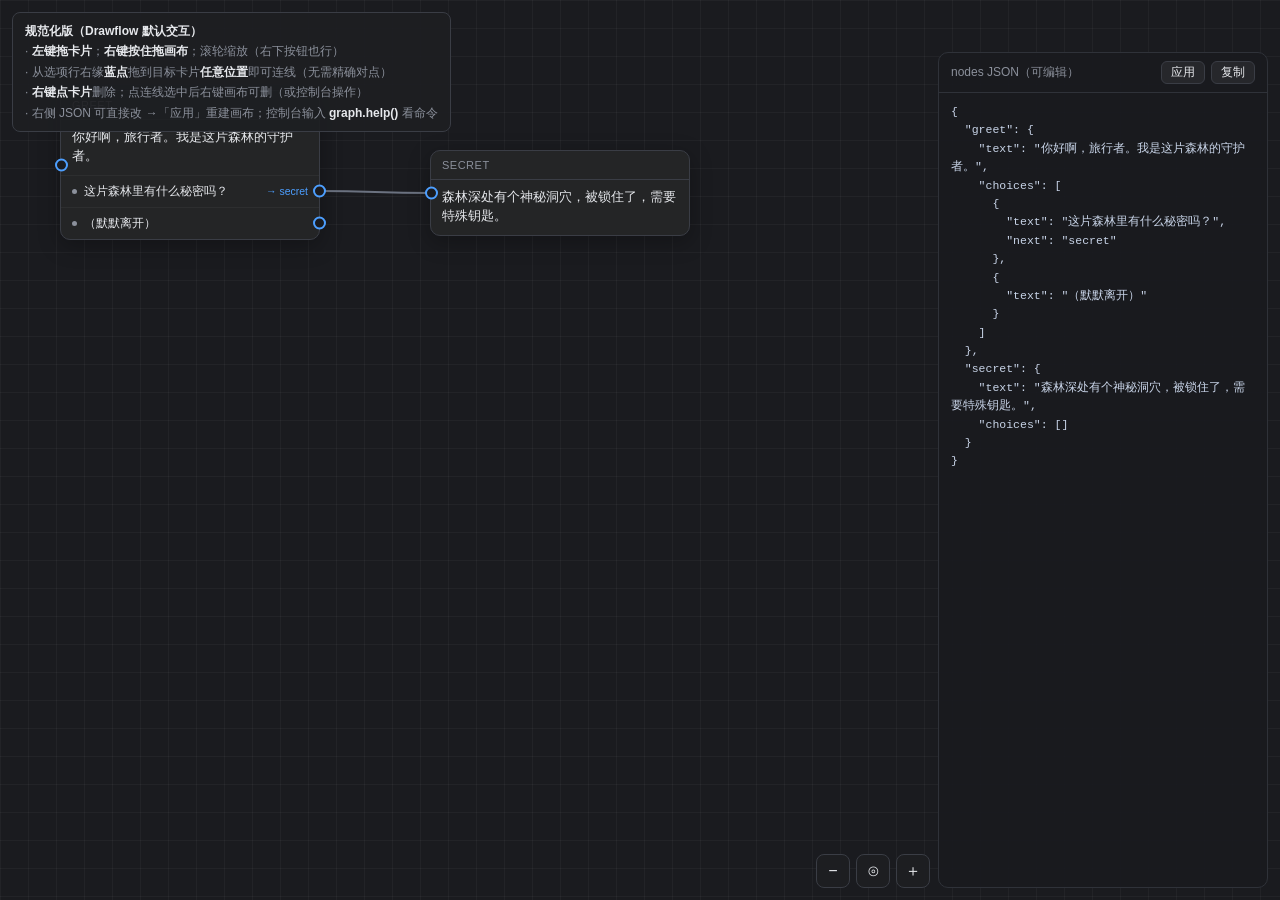
==== static/demo_drawflow.html @ 78f619a1 "drawflow" ====
<!DOCTYPE html>
<html lang="zh-CN">
<head>
<meta charset="UTF-8">
<title>Drawflow 手感 demo · 规范化版</title>
<link rel="stylesheet" href="demo-lib/drawflow.min.css">
<style>
:root {
  --card-bg:rgba(37,38,40,.92); --card-border:#3a3d45; --hl:#4d9fff;
  --text:#e6e8ec; --sub:#8b909b; --edge:#6b7280;
}
* { box-sizing:border-box; margin:0; padding:0; }
html,body { height:100%; overflow:hidden;
  font-family:-apple-system,"Segoe UI","Microsoft YaHei",sans-serif; background:#141518; color:var(--text); }

#hint {
  position:fixed; top:12px; left:12px; z-index:40;
  background:rgba(30,31,34,.92); border:1px solid #3a3d45; border-radius:8px;
  padding:8px 12px; font-size:12px; color:var(--sub); line-height:1.7;
}
#hint b { color:var(--text); }

#df {
  position:fixed; inset:0;
  background:
    linear-gradient(rgba(255,255,255,.035) 1px, transparent 1px),
    linear-gradient(90deg, rgba(255,255,255,.035) 1px, transparent 1px),
    #1a1b1f;
  background-size:28px 28px;
}
#df:focus { outline:none; }

/* ===== 卡片规范化：严格保持 Drawflow 标准 DOM
   node > [.inputs] [.drawflow_content_node] [.outputs]
   output 圆点绝不移动出库结构（库靠 parentElement.parentElement.id 找节点），
   对齐选项行用 CSS 变量：--y1/--y2 由 JS 按行高写入。 ===== */
.drawflow .drawflow-node {
  width:260px; min-height:0; padding:0;
  display:flex; align-items:stretch;
  background:var(--card-bg);
  border:1.5px solid var(--card-border);
  border-radius:10px;
  color:var(--text);
  box-shadow:0 6px 22px rgba(0,0,0,.28);
  backdrop-filter:blur(10px); -webkit-backdrop-filter:blur(10px);
}
.drawflow .drawflow-node.selected { background:var(--card-bg);
  border-color:var(--hl); box-shadow:0 0 0 3px rgba(77,159,255,.16); }

/* 左右端口列宽为 0（圆点压在卡片边缘线上） */
.drawflow .drawflow-node .inputs,
.drawflow .drawflow-node .outputs { width:0; }
.drawflow .drawflow-node .inputs  { display:flex; align-items:center; }
.drawflow .drawflow-node .outputs { display:block; position:relative; }

.drawflow_content_node { width:100%; position:relative; }

.n-head {
  font-size:11px; color:var(--sub); letter-spacing:.5px; text-transform:uppercase;
  padding:8px 11px; border-bottom:1px solid var(--card-border);
}
.n-text { padding:8px 11px; font-size:12.5px; line-height:1.55; }
.n-choice {
  display:flex; gap:7px; align-items:center;
  padding:7px 11px; font-size:12px; border-top:1px solid rgba(255,255,255,.04);
}
.n-choice::before { content:""; width:5px; height:5px; border-radius:50%;
  background:var(--sub); flex:none; }
.n-choice .t { flex:1; white-space:nowrap; overflow:hidden; text-overflow:ellipsis; }
.n-choice .n { font-size:10.5px; color:var(--hl); }

/* 端口圆点：13px 压在卡片边缘线上。input 垂直居中；
   output 用节点上的 --yN 变量定位到第 N 条选项行中心（JS 写入） */
.drawflow .drawflow-node .input,
.drawflow .drawflow-node .output {
  position:absolute; width:13px; height:13px;
  background:#1a1b1f; border:2px solid var(--hl); border-radius:50%;
  cursor:crosshair; z-index:3; margin:0;
}
.drawflow .drawflow-node .input {
  left:-6.5px; top:50%; transform:translateY(-50%);
}
.drawflow .drawflow-node .output {
  right:-6.5px; transform:translateY(-50%);
  top:var(--y, 50%);
}
.drawflow .drawflow-node .output_1 { top:var(--y1, 50%); }
.drawflow .drawflow-node .output_2 { top:var(--y2, 50%); }
.drawflow .drawflow-node .output_3 { top:var(--y3, 50%); }
.drawflow .drawflow-node .output_4 { top:var(--y4, 50%); }
.drawflow .drawflow-node .output_5 { top:var(--y5, 50%); }
.drawflow .drawflow-node .output_6 { top:var(--y6, 50%); }
.drawflow .drawflow-node .output_7 { top:var(--y7, 50%); }
.drawflow .drawflow-node .output_8 { top:var(--y8, 50%); }

/* 连线 */
.drawflow .connection .main-path { stroke:var(--edge); stroke-width:2px; }
.drawflow .connection .main-path:hover { stroke:var(--hl); }
.drawflow .connection .main-path.selected { stroke:#4ade80; }
.drawflow-delete { background:#f87171; border:2px solid #1a1b1f; width:26px; height:26px;
  line-height:22px; border-radius:50%; }

#zoombar { position:fixed; right:350px; bottom:12px; z-index:40; display:flex; gap:6px; }
#zoombar button { width:34px; height:34px; border-radius:8px; border:1px solid #3a3d45;
  background:rgba(30,31,34,.92); color:var(--text); font-size:16px; cursor:pointer; }
#zoombar button:hover { border-color:var(--hl); }

/* JSON 面板：可编辑 + 复制/应用 */
#codepanel {
  position:fixed; top:52px; right:12px; width:330px; bottom:12px; z-index:30;
  background:rgba(26,27,31,.96); border:1px solid #2f3239; border-radius:10px;
  display:flex; flex-direction:column; overflow:hidden;
}
#codepanel .h { padding:8px 12px; font-size:12px; color:var(--sub);
  border-bottom:1px solid #2f3239; display:flex; align-items:center; gap:6px; }
#codepanel .h .sp { flex:1; }
#codepanel .h button { border:1px solid #3a3d45; background:#26272b; color:var(--text);
  border-radius:6px; padding:3px 9px; font-size:11.5px; cursor:pointer; font-family:inherit; }
#codepanel .h button:hover { border-color:var(--hl); }
#codepanel textarea {
  flex:1; width:100%; border:0; resize:none; background:transparent;
  color:#c8d4e8; padding:10px 12px; font-size:11.5px; line-height:1.6;
  font-family:Consolas,"Courier New",monospace; outline:none;
}
</style>
</head>
<body>

<div id="hint">
  <b>规范化版（Drawflow 默认交互）</b><br>
  · <b>左键拖卡片</b>；<b>右键按住拖画布</b>；滚轮缩放（右下按钮也行）<br>
  · 从选项行右缘<b>蓝点</b>拖到目标卡片<b>任意位置</b>即可连线（无需精确对点）<br>
  · <b>右键点卡片</b>删除；点连线选中后右键画布可删（或控制台操作）<br>
  · 右侧 JSON 可直接改 →「应用」重建画布；控制台输入 <b>graph.help()</b> 看命令
</div>

<div id="df"></div>

<div id="zoombar">
  <button id="zout" title="缩小">−</button>
  <button id="zreset" title="复位">⊙</button>
  <button id="zin" title="放大">＋</button>
</div>

<div id="codepanel">
  <div class="h"><span>nodes JSON（可编辑）</span><span class="sp"></span>
    <button id="btn-apply">应用</button><button id="btn-copy">复制</button>
  </div>
  <textarea id="code" spellcheck="false"></textarea>
</div>

<script src="demo-lib/drawflow.min.js"></script>
<script>
/* ========= 我们自己的对话数据（M5 结构） ========= */
const INITIAL = {
  greet: {
    x: 60, y: 90,
    text: "你好啊，旅行者。我是这片森林的守护者。",
    choices: [
      { text: "这片森林里有什么秘密吗？", next: "secret" },
      { text: "（默默离开）" },
    ]
  },
  secret: {
    x: 430, y: 150,
    text: "森林深处有个神秘洞穴，被锁住了，需要特殊钥匙。",
    choices: []
  }
};
let DATA = structuredClone(INITIAL);

const $ = id => document.getElementById(id);
const esc = s => (s||"").replace(/[&<>]/g,c=>({"&":"&amp;","<":"&lt;",">":"&gt;"}[c]));

const editor = new Drawflow($("df"));
editor.start();
editor.force_first_input = true;   // 拖到卡片任意位置即接入其第一个（唯一）入口
editor.zoom_max = 1.6; editor.zoom_min = 0.4;

const idMap = {};   // drawflow 数字 id -> 我们的节点 id

/* ===== 模型 → 画布：DATA 重建整张图 ===== */
function renderGraph(data) {
  editor.clear();
  Object.keys(idMap).forEach(k => delete idMap[k]);

  for (const [id, n] of Object.entries(data)) {
    const html =
      `<div class="n-head">${id}</div><div class="n-text">${esc(n.text)}</div>` +
      n.choices.map((c, i) =>
        `<div class="n-choice" data-idx="${i}">` +
        `<span class="t">${esc(c.text || "（未填文字）")}</span>` +
        (c.next ? `<span class="n">→ ${c.next}</span>` : ``) + `</div>`).join("");
    const dfId = editor.addNode(id, 1, n.choices.length, n.x ?? 80, n.y ?? 80,
                                 "npc-node", {}, html);
    idMap[dfId] = id;
    placePorts(dfId, n.choices);
  }
  // 连线（output_N 对应第 N-1 个选项）
  for (const [id, n] of Object.entries(data)) {
    const dfFrom = dfIdOf(id);
    n.choices.forEach((c, i) => {
      if (c.next && data[c.next]) {
        editor.addConnection(dfFrom, dfIdOf(c.next), `output_${i+1}`, "input_1");
      }
    });
  }
}
function dfIdOf(id) { return +Object.keys(idMap).find(k => idMap[k] === id); }

/* 端口对齐：圆点留在库标准 DOM 里（node>outputs>output_N，库靠此结构找节点），
   只测量第 i 条选项行中心，把纵坐标写进节点的 --y(i+1) CSS 变量，由 CSS 定位圆点。 */
function placePorts(dfId, choices) {
  const nodeEl = editor.precanvas.querySelector(`#node-${dfId}`);
  if (!nodeEl) return;
  const rows = [...nodeEl.querySelectorAll(".n-choice")];
  rows.forEach((row, i) => {
    const cy = row.offsetTop + row.offsetHeight / 2;
    nodeEl.style.setProperty(`--y${i+1}`, cy + "px");
  });
}

/* ===== 画布 → 模型：拉线/删线时同步 next。
   注意：此版本 Drawflow 的 on 回调直接收到 detail 对象（不是 DOM 事件）。 ===== */
function choiceIdx(cls) { return parseInt(String(cls).replace("output_",""),10)-1; }
editor.on("connectionCreated", d => {
  const from = idMap[d.output_id], to = idMap[d.input_id];
  const i = choiceIdx(d.output_class);
  if (from && to && DATA[from]?.choices[i]) {
    DATA[from].choices[i].next = to;
    renderCode();
  }
});
editor.on("connectionRemoved", d => {
  const from = idMap[d.output_id], i = choiceIdx(d.output_class);
  if (from && DATA[from]?.choices[i]) { delete DATA[from].choices[i].next; renderCode(); }
});

/* 节点删除（右键菜单删库自带节点；同步模型后重建保持一致）。回调参数直接是节点数字 id */
editor.on("nodeRemoved", dfId => {
  const id = idMap[dfId];
  if (!id) return;
  delete DATA[id];
  Object.values(DATA).forEach(n => n.choices.forEach(c => { if (c.next === id) delete c.next; }));
  renderGraph(DATA);
});

/* ===== JSON 面板 ===== */
function publicData() {
  const out = {};
  for (const [id, n] of Object.entries(DATA)) {
    out[id] = { text:n.text, choices:n.choices.map(c => {
      const o = { text:c.text }; if (c.next) o.next=c.next; return o;
    })};
  }
  return out;
}
function renderCode() { $("code").value = JSON.stringify(publicData(), null, 2); }

$("btn-copy").onclick = async () => {
  try { await navigator.clipboard.writeText($("code").value); $("btn-copy").textContent="已复制";
        setTimeout(()=>$("btn-copy").textContent="复制", 1200); }
  catch(_) { $("code").select(); }
};
$("btn-apply").onclick = () => {
  try {
    const obj = JSON.parse($("code").value);
    // 补坐标（编辑 JSON 时不带 x/y），新节点自动阶梯摆放
    let k = 0;
    for (const [id, n] of Object.entries(obj)) {
      if (n.x == null) { n.x = 60 + (k%3)*340; n.y = 90 + Math.floor(k/3)*220; }
      if (!Array.isArray(n.choices)) n.choices = [];
      k++;
    }
    DATA = obj;
    renderGraph(DATA);
    flash("应用成功");
  } catch (err) { alert("JSON 解析失败：" + err.message); }
};
function flash(msg) {
  const b = $("btn-apply"); const old = b.textContent; b.textContent = msg;
  setTimeout(()=>b.textContent=old, 1000);
}

/* 缩放（库官方 API） */
$("zin").onclick = () => editor.zoom_in();
$("zout").onclick = () => editor.zoom_out();
$("zreset").onclick = () => editor.zoom_reset();

/* ===== 控制台 API：不用截图即可用代码驱动画布 ===== */
window.graph = {
  help() {
    console.log([
      "graph.export()            查看当前 nodes JSON",
      "graph.addNode('id', x, y, '台词')  新增卡片",
      "graph.addChoice('greet', '选项文字', 'secret')  给卡片加选项并连线",
      "graph.connect('greet', 1, 'secret')  第1个选项(0起)连到目标",
      "graph.disconnect('greet', 1)        删除某选项的连线",
      "graph.load({...})        用 JSON 整体替换并重建",
      "graph.nodes()            查看 drawflow 原始序列化（含坐标）",
    ].join("\n"));
  },
  export: () => publicData(),
  nodes: () => editor.export(),
  addNode(id, x=80, y=80, text="新节点") {
    if (DATA[id]) return console.warn("已存在节点：" + id);
    DATA[id] = { x, y, text, choices: [] };
    renderGraph(DATA);
  },
  addChoice(fromId, text, nextId) {
    const c = { text }; if (nextId) c.next = nextId;
    DATA[fromId].choices.push(c);
    renderGraph(DATA);
  },
  connect(fromId, choiceIdx, toId) {
    if (!DATA[fromId].choices[choiceIdx]) DATA[fromId].choices[choiceIdx] = { text:"" };
    DATA[fromId].choices[choiceIdx].next = toId;
    renderGraph(DATA);
  },
  disconnect(fromId, choiceIdx) {
    delete DATA[fromId].choices[choiceIdx]?.next;
    renderGraph(DATA);
  },
  load(obj) { DATA = obj; renderGraph(DATA); renderCode(); },
};

renderGraph(DATA);
renderCode();
</script>
</body>
</html>
---- static/demo-lib/drawflow.min.css ----
.drawflow,.drawflow .parent-node{position:relative}.parent-drawflow{display:flex;overflow:hidden;touch-action:none;outline:0}.drawflow{width:100%;height:100%;user-select:none;perspective:0}.drawflow .drawflow-node{display:flex;align-items:center;position:absolute;background:#0ff;width:160px;min-height:40px;border-radius:4px;border:2px solid #000;color:#000;z-index:2;padding:15px}.drawflow .drawflow-node.selected{background:red}.drawflow .drawflow-node:hover{cursor:move}.drawflow .drawflow-node .inputs,.drawflow .drawflow-node .outputs{width:0}.drawflow .drawflow-node .drawflow_content_node{width:100%;display:block}.drawflow .drawflow-node .input,.drawflow .drawflow-node .output{position:relative;width:20px;height:20px;background:#fff;border-radius:50%;border:2px solid #000;cursor:crosshair;z-index:1;margin-bottom:5px}.drawflow .drawflow-node .input{left:-27px;top:2px;background:#ff0}.drawflow .drawflow-node .output{right:-3px;top:2px}.drawflow svg{z-index:0;position:absolute;overflow:visible!important}.drawflow .connection{position:absolute;pointer-events:none;aspect-ratio:1/1}.drawflow .connection .main-path{fill:none;stroke-width:5px;stroke:#4682b4;pointer-events:all}.drawflow .connection .main-path:hover{stroke:#1266ab;cursor:pointer}.drawflow .connection .main-path.selected{stroke:#43b993}.drawflow .connection .point{cursor:move;stroke:#000;stroke-width:2;fill:#fff;pointer-events:all}.drawflow .connection .point.selected,.drawflow .connection .point:hover{fill:#1266ab}.drawflow .main-path{fill:none;stroke-width:5px;stroke:#4682b4}.drawflow-delete{position:absolute;display:block;width:30px;height:30px;background:#000;color:#fff;z-index:4;border:2px solid #fff;line-height:30px;font-weight:700;text-align:center;border-radius:50%;font-family:monospace;cursor:pointer}.drawflow>.drawflow-delete{margin-left:-15px;margin-top:15px}.parent-node .drawflow-delete{right:-15px;top:-15px}
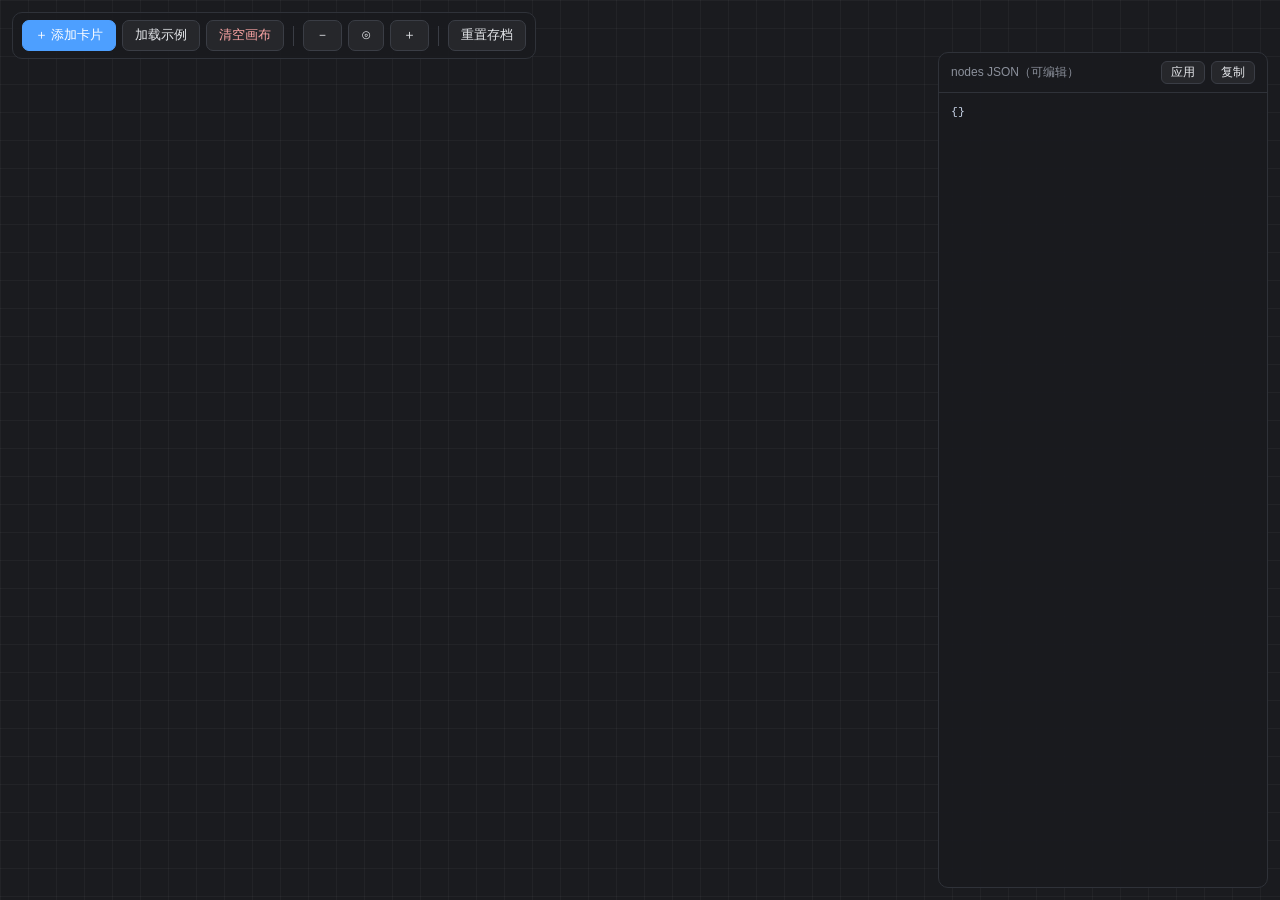
==== commit d314352f: "drawflow fix" ====
--- a/static/demo_drawflow.html
+++ b/static/demo_drawflow.html
@@ -29,6 +29,7 @@
   background-size:28px 28px;
 }
 #df:focus { outline:none; }
+#df.grabbing, #df.grabbing * { cursor:grabbing !important; }
 
 /* ===== 卡片规范化：严格保持 Drawflow 标准 DOM
    node > [.inputs] [.drawflow_content_node] [.outputs]
@@ -100,10 +101,16 @@
 .drawflow-delete { background:#f87171; border:2px solid #1a1b1f; width:26px; height:26px;
   line-height:22px; border-radius:50%; }
 
-#zoombar { position:fixed; right:350px; bottom:12px; z-index:40; display:flex; gap:6px; }
-#zoombar button { width:34px; height:34px; border-radius:8px; border:1px solid #3a3d45;
-  background:rgba(30,31,34,.92); color:var(--text); font-size:16px; cursor:pointer; }
-#zoombar button:hover { border-color:var(--hl); }
+#toolbar {
+  position:fixed; top:12px; left:12px; z-index:40; display:flex; align-items:center; gap:6px;
+  background:rgba(26,27,31,.92); border:1px solid #2f3239; border-radius:10px; padding:7px 9px;
+}
+.tb { border:1px solid #3a3d45; background:#26272b; color:var(--text);
+  border-radius:7px; padding:6px 12px; font-size:12.5px; cursor:pointer; font-family:inherit; }
+.tb:hover { border-color:var(--hl); }
+.tb.primary { background:var(--hl); border-color:var(--hl); color:#fff; }
+.tb.danger { color:#fca5a5; }
+.tb-sep { width:1px; height:20px; background:#3a3d45; margin:0 3px; }
 
 /* JSON 面板：可编辑 + 复制/应用 */
 #codepanel {
@@ -122,24 +129,34 @@
   color:#c8d4e8; padding:10px 12px; font-size:11.5px; line-height:1.6;
   font-family:Consolas,"Courier New",monospace; outline:none;
 }
+
+/* 框选矩形（屏幕坐标 fixed） */
+#marquee {
+  position:fixed; z-index:20; display:none; pointer-events:none;
+  border:1.5px solid var(--hl); background:rgba(77,159,255,.10);
+  border-radius:2px;
+}
+/* 多选高亮（与库单选 .selected 并存的独立标记） */
+.drawflow-node.multi-sel {
+  border-color:#7dd3fc; box-shadow:0 0 0 3px rgba(125,211,252,.25);
+}
 </style>
 </head>
 <body>
 
-<div id="hint">
-  <b>规范化版（Drawflow 默认交互）</b><br>
-  · <b>左键拖卡片</b>；<b>右键按住拖画布</b>；滚轮缩放（右下按钮也行）<br>
-  · 从选项行右缘<b>蓝点</b>拖到目标卡片<b>任意位置</b>即可连线（无需精确对点）<br>
-  · <b>右键点卡片</b>删除；点连线选中后右键画布可删（或控制台操作）<br>
-  · 右侧 JSON 可直接改 →「应用」重建画布；控制台输入 <b>graph.help()</b> 看命令
-</div>
-
 <div id="df"></div>
-
-<div id="zoombar">
-  <button id="zout" title="缩小">−</button>
-  <button id="zreset" title="复位">⊙</button>
-  <button id="zin" title="放大">＋</button>
+<div id="marquee"></div>
+
+<div id="toolbar">
+  <button id="btn-add" class="tb primary" title="在画布左上添加一张卡片">＋ 添加卡片</button>
+  <button id="btn-sample" class="tb" title="脚本一键铺出示例内容（快速进入工作）">加载示例</button>
+  <button id="btn-clear" class="tb danger" title="清空所有卡片和连线">清空画布</button>
+  <span class="tb-sep"></span>
+  <button id="zout" class="tb" title="缩小">－</button>
+  <button id="zreset" class="tb" title="视图复位">⊙</button>
+  <button id="zin" class="tb" title="放大">＋</button>
+  <span class="tb-sep"></span>
+  <button id="zreset-content" class="tb" title="清除本地保存并回到空白">重置存档</button>
 </div>
 
 <div id="codepanel">
@@ -151,8 +168,8 @@
 
 <script src="demo-lib/drawflow.min.js"></script>
 <script>
-/* ========= 我们自己的对话数据（M5 结构） ========= */
-const INITIAL = {
+/* ========= 示例数据：仅供"加载示例"按钮/脚本一键铺底，初始画布是空的 ========= */
+const SAMPLE = {
   greet: {
     x: 60, y: 90,
     text: "你好啊，旅行者。我是这片森林的守护者。",
@@ -165,9 +182,14 @@
     x: 430, y: 150,
     text: "森林深处有个神秘洞穴，被锁住了，需要特殊钥匙。",
     choices: []
-  }
-};
-let DATA = structuredClone(INITIAL);
+  },
+  shop: {
+    x: 60, y: 420,
+    text: "治疗药水一瓶一个金币，明码标价。",
+    choices: []
+  }
+};
+let DATA = {};   // 初始空白
 
 const $ = id => document.getElementById(id);
 const esc = s => (s||"").replace(/[&<>]/g,c=>({"&":"&amp;","<":"&lt;",">":"&gt;"}[c]));
@@ -205,6 +227,7 @@
       }
     });
   }
+  renderCode();
 }
 function dfIdOf(id) { return +Object.keys(idMap).find(k => idMap[k] === id); }
 
@@ -228,12 +251,12 @@
   const i = choiceIdx(d.output_class);
   if (from && to && DATA[from]?.choices[i]) {
     DATA[from].choices[i].next = to;
-    renderCode();
+    renderCode(); persist();
   }
 });
 editor.on("connectionRemoved", d => {
   const from = idMap[d.output_id], i = choiceIdx(d.output_class);
-  if (from && DATA[from]?.choices[i]) { delete DATA[from].choices[i].next; renderCode(); }
+  if (from && DATA[from]?.choices[i]) { delete DATA[from].choices[i].next; renderCode(); persist(); }
 });
 
 /* 节点删除（右键菜单删库自带节点；同步模型后重建保持一致）。回调参数直接是节点数字 id */
@@ -242,8 +265,11 @@
   if (!id) return;
   delete DATA[id];
   Object.values(DATA).forEach(n => n.choices.forEach(c => { if (c.next === id) delete c.next; }));
-  renderGraph(DATA);
+  renderGraph(DATA); persist();
 });
+/* 拖动结束 / 视图平移结束：保存坐标与画布位置 */
+editor.on("nodeMoved", persist);
+editor.on("mouseUp", persist);
 
 /* ===== JSON 面板 ===== */
 function publicData() {
@@ -274,6 +300,7 @@
     }
     DATA = obj;
     renderGraph(DATA);
+    persist();
     flash("应用成功");
   } catch (err) { alert("JSON 解析失败：" + err.message); }
 };
@@ -282,10 +309,133 @@
   setTimeout(()=>b.textContent=old, 1000);
 }
 
-/* 缩放（库官方 API） */
-$("zin").onclick = () => editor.zoom_in();
-$("zout").onclick = () => editor.zoom_out();
-$("zreset").onclick = () => editor.zoom_reset();
+/* ===== 左键空白拖框多选 =====
+   矩形与卡片都用屏幕坐标比较，天然不受缩放影响；卡片命中=矩形相交。
+   这一步只做"选中+高亮"，批量拖动下一步。 */
+const marquee = $("marquee");
+let multiSel = new Set();   // 选中的 drawflow 数字 id
+let dragBox = null;        // {x0,y0} 框选屏幕起点
+let group = null;          // 整组拖动：{members:Map(id,{x,y}), lastX,lastY}
+
+function isBlank(t) {
+  return t.classList && (t.classList.contains("drawflow") ||
+                         t.classList.contains("parent-drawflow"));
+}
+/* 活动数据路径（此版本 Drawflow）：editor.drawflow.drawflow.Home.data。
+   注意 editor.export() 是 JSON 深拷贝，只能读不能写，拖动必须改活动对象。 */
+const liveData = () => editor.drawflow.drawflow.Home.data;
+function nodePos(id) {
+  const d = liveData()[id];
+  return { x: d.pos_x, y: d.pos_y };
+}
+
+/* 显式清除库的单选/连线选中（空白点击时我们拦了库的 mousedown，需自己做它本该做的事） */
+function clearLibrarySelection() {
+  editor.precanvas.querySelectorAll(".drawflow-node.selected")
+    .forEach(el => el.classList.remove("selected"));
+  editor.node_selected = null;
+  const cs = editor.connection_selected;
+  if (cs) {
+    cs.classList.remove("selected");
+    try { editor.removeReouteConnectionSelected(); } catch (_) {}
+    editor.connection_selected = null;
+  }
+}
+
+/* 统一用 mouse 事件链（与拦截的 mousedown 同一条链，避免 pointer/mouse 混用导致抬起丢失）。
+   document 捕获：
+   - 空白左键：库收不到 → 自己做框选/点击清除选中
+   - 多选内的卡片左键：库收不到 → 整组由我们直接移动（不依赖库的领头卡时序）
+   - 其余（单选卡片/端口/连线/右键/中键）：全部放行给库 */
+document.addEventListener("mousedown", e => {
+  if (e.button !== 0) return;
+  if (isBlank(e.target)) {
+    e.stopPropagation();
+    dragBox = { x0: e.clientX, y0: e.clientY };
+    marquee.style.display = "block";
+    Object.assign(marquee.style, { left:e.clientX+"px", top:e.clientY+"px",
+                                   width:"0px", height:"0px" });
+    return;
+  }
+  const nodeEl = e.target.closest?.(".drawflow-node");
+  if (nodeEl && multiSel.has(+nodeEl.id.slice(5))) {
+    // 整组拖动：拦截库，自己按屏幕位移移动所有选中卡（坐标=屏幕位移/zoom）。
+    // 增量式：保存每张卡【当前】位置 + 上一帧鼠标点，每帧只加本帧位移。
+    e.stopPropagation();
+    const members = new Map();
+    multiSel.forEach(id => members.set(id, nodePos(id)));
+    group = { members, lastX: e.clientX, lastY: e.clientY };
+    $("df").classList.add("grabbing");
+  }
+}, true);
+
+window.addEventListener("mousemove", e => {
+  if (group) {
+    const zoom = editor.zoom;
+    // 屏幕上鼠标向右/向下为正 → 画布坐标也应增加
+    const stepX = (e.clientX - group.lastX) / zoom;
+    const stepY = (e.clientY - group.lastY) / zoom;
+    group.lastX = e.clientX; group.lastY = e.clientY;
+    group.members.forEach((p, id) => {
+      const d = liveData()[id];
+      d.pos_x = p.x + stepX; d.pos_y = p.y + stepY;
+      p.x = d.pos_x; p.y = d.pos_y;       // 基准推进到本帧，下一帧在此基础上累加
+      const el = editor.precanvas.querySelector(`#node-${id}`);
+      if (el) { el.style.left = d.pos_x + "px"; el.style.top = d.pos_y + "px"; }
+      editor.updateConnectionNodes(id);
+    });
+    return;
+  }
+  if (!dragBox) return;
+  const x = Math.min(e.clientX, dragBox.x0), y = Math.min(e.clientY, dragBox.y0);
+  Object.assign(marquee.style,
+    { left:x+"px", top:y+"px",
+      width:Math.abs(e.clientX - dragBox.x0)+"px",
+      height:Math.abs(e.clientY - dragBox.y0)+"px" });
+});
+
+function endPointer(e) {
+  // 整组拖动收尾
+  if (group) {
+    group = null;
+    $("df").classList.remove("grabbing");
+    persist();
+    return;
+  }
+  if (!dragBox) return;
+  const x1 = Math.min(e.clientX, dragBox.x0), y1 = Math.min(e.clientY, dragBox.y0);
+  const x2 = Math.max(e.clientX, dragBox.x0), y2 = Math.max(e.clientY, dragBox.y0);
+  dragBox = null;
+  marquee.style.display = "none";
+
+  if (Math.max(x2 - x1, y2 - y1) < 3) {
+    // 空白【单击】：清除库单选 + 多选（替代库被拦掉的默认行为）
+    clearLibrarySelection();
+    clearMulti();
+    return;
+  }
+  // 框选：与卡片屏幕矩形相交即命中（切换式：按住 Ctrl 追加，普通拖框重新选）
+  const additive = e.ctrlKey || e.metaKey;
+  if (!additive) clearMulti();
+  editor.precanvas.querySelectorAll(".drawflow-node").forEach(el => {
+    const r = el.getBoundingClientRect();
+    const hit = r.left < x2 && r.right > x1 && r.top < y2 && r.bottom > y1;
+    const id = +el.id.slice(5);
+    if (hit) { multiSel.add(id); el.classList.add("multi-sel"); }
+    else if (!additive) { multiSel.delete(id); el.classList.remove("multi-sel"); }
+  });
+}
+window.addEventListener("mouseup", endPointer);
+window.addEventListener("blur", () => { dragBox = null; group = null;
+  marquee.style.display = "none"; $("df").classList.remove("grabbing"); });
+
+function clearMulti() {
+  multiSel.clear();
+  editor.precanvas.querySelectorAll(".multi-sel")
+    .forEach(el => el.classList.remove("multi-sel"));
+}
+/* 库选中一张卡：若不在当前多选中，清空多选，避免两套选中并存；在多选中则保留（供整组拖） */
+editor.on("nodeSelected", id => { if (!multiSel.has(+id)) clearMulti(); });
 
 /* ===== 控制台 API：不用截图即可用代码驱动画布 ===== */
 window.graph = {
@@ -298,34 +448,102 @@
       "graph.disconnect('greet', 1)        删除某选项的连线",
       "graph.load({...})        用 JSON 整体替换并重建",
       "graph.nodes()            查看 drawflow 原始序列化（含坐标）",
+      "graph.selection()        查看当前框选的卡片",
     ].join("\n"));
   },
   export: () => publicData(),
+  selection: () => [...multiSel].map(id => idMap[id]),
   nodes: () => editor.export(),
   addNode(id, x=80, y=80, text="新节点") {
     if (DATA[id]) return console.warn("已存在节点：" + id);
     DATA[id] = { x, y, text, choices: [] };
-    renderGraph(DATA);
+    renderGraph(DATA); persist();
   },
   addChoice(fromId, text, nextId) {
     const c = { text }; if (nextId) c.next = nextId;
     DATA[fromId].choices.push(c);
-    renderGraph(DATA);
+    renderGraph(DATA); persist();
   },
   connect(fromId, choiceIdx, toId) {
     if (!DATA[fromId].choices[choiceIdx]) DATA[fromId].choices[choiceIdx] = { text:"" };
     DATA[fromId].choices[choiceIdx].next = toId;
-    renderGraph(DATA);
+    renderGraph(DATA); persist();
   },
   disconnect(fromId, choiceIdx) {
     delete DATA[fromId].choices[choiceIdx]?.next;
-    renderGraph(DATA);
-  },
-  load(obj) { DATA = obj; renderGraph(DATA); renderCode(); },
-};
-
-renderGraph(DATA);
-renderCode();
+    renderGraph(DATA); persist();
+  },
+  load(obj) { DATA = obj; renderGraph(DATA); persist(); },
+};
+
+/* ===== 持久化：刷新/重进恢复上次样子；坐标直接取库 export 的 pos_x/pos_y，零计算 ===== */
+const LS_KEY = "drawflow_demo_v1";
+
+function persist() {
+  // 把库维护的坐标写回模型（结构仍是我们的 nodes，坐标只是附带字段）
+  const exp = editor.export().drawflow.Home.data;
+  for (const [dfId, d] of Object.entries(exp)) {
+    const id = idMap[dfId];
+    if (id && DATA[id]) { DATA[id].x = d.pos_x; DATA[id].y = d.pos_y; }
+  }
+  localStorage.setItem(LS_KEY, JSON.stringify({
+    data: DATA,
+    view: { x: editor.canvas_x, y: editor.canvas_y, zoom: editor.zoom },
+  }));
+}
+function applyView(v) {
+  if (!v) return;
+  editor.canvas_x = v.x; editor.canvas_y = v.y; editor.zoom = v.zoom;
+  editor.precanvas.style.transform =
+    `translate(${v.x}px, ${v.y}px) scale(${v.zoom})`;
+}
+function loadSaved() {
+  try {
+    const saved = JSON.parse(localStorage.getItem(LS_KEY));
+    if (saved?.data) {
+      DATA = saved.data;
+      renderGraph(DATA);
+      applyView(saved.view);
+      return true;
+    }
+  } catch (_) { /* 存档损坏则回退初始 */ }
+  return false;
+}
+function resetContent() {
+  if (!confirm("清除本地保存并回到空白画布？")) return;
+  localStorage.removeItem(LS_KEY);
+  DATA = {};
+  renderGraph(DATA);
+  editor.zoom_reset();
+}
+
+/* 工具栏：添加卡片（在当前视图中央偏移摆放，不手算复杂坐标） */
+let addSeq = 0;
+$("btn-add").onclick = () => {
+  const id = "node_" + (Object.keys(DATA).length + 1);
+  // 放在画布坐标系下、当前视野左上区域，轻微错开避免重叠
+  const x = Math.round(-editor.canvas_x / editor.zoom) + 120 + (addSeq % 5) * 26;
+  const y = Math.round(-editor.canvas_y / editor.zoom) + 120 + (addSeq % 5) * 26;
+  addSeq++;
+  graph.addNode(id, x, y, "新节点");
+};
+$("btn-sample").onclick = () => {
+  DATA = structuredClone(SAMPLE);
+  renderGraph(DATA); persist();
+};
+$("btn-clear").onclick = () => {
+  if (!confirm("清空画布？所有卡片、连线和本地保存都会删除。")) return;
+  DATA = {};
+  renderGraph(DATA); persist();
+};
+$("zin").onclick = () => editor.zoom_in();
+$("zout").onclick = () => editor.zoom_out();
+$("zreset").onclick = () => editor.zoom_reset();
+$("zreset-content").onclick = resetContent;
+
+// 启动：有本地存档恢复上次样子（含坐标/视图），否则保持空白
+if (!loadSaved()) renderGraph(DATA);
+
 </script>
 </body>
 </html>
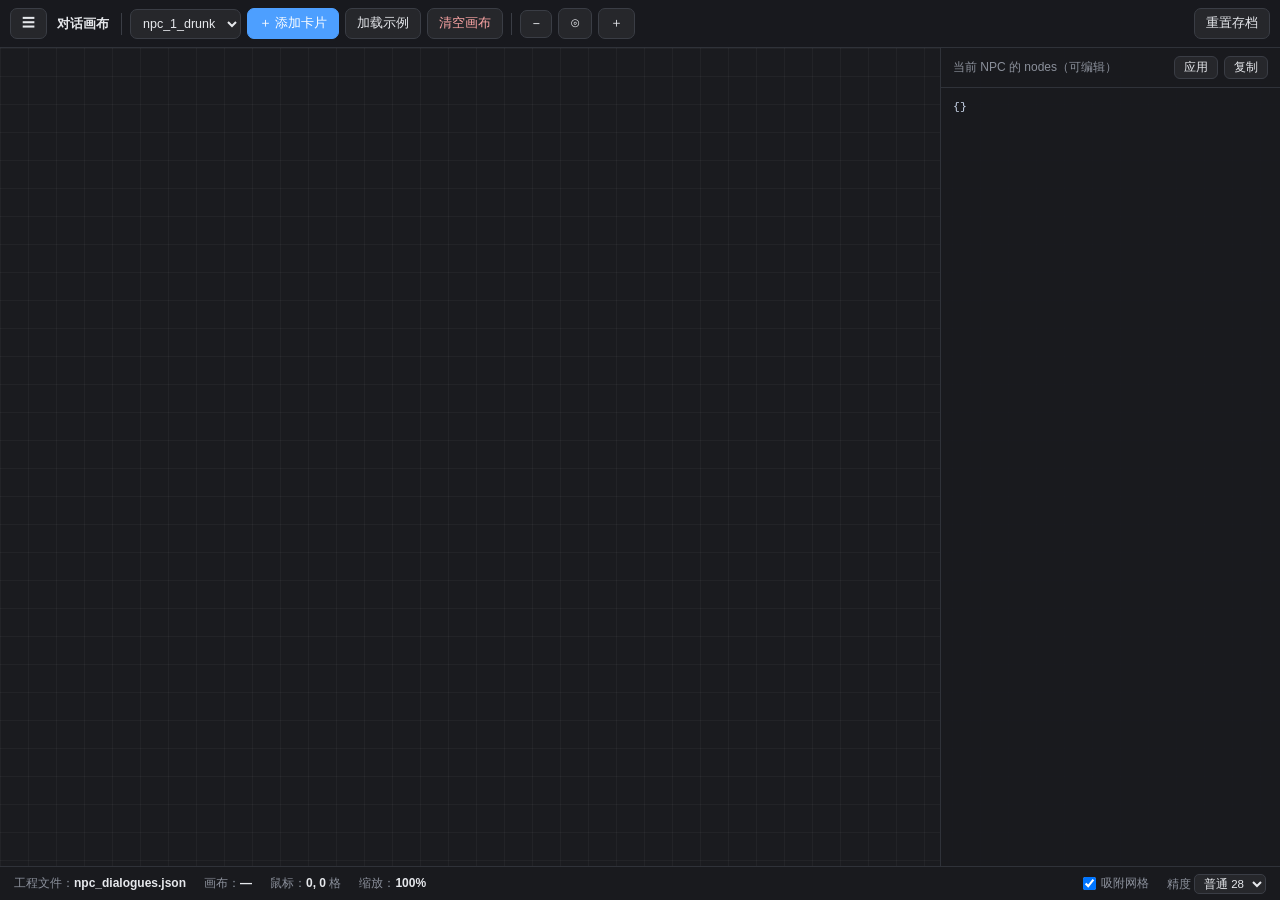
==== commit e59119c6: "editor drawflow" ====
--- a/static/demo_drawflow.html
+++ b/static/demo_drawflow.html
@@ -2,7 +2,7 @@
 <html lang="zh-CN">
 <head>
 <meta charset="UTF-8">
-<title>Drawflow 手感 demo · 规范化版</title>
+<title>对话画布 demo · 网格/多NPC</title>
 <link rel="stylesheet" href="demo-lib/drawflow.min.css">
 <style>
 :root {
@@ -13,133 +13,111 @@
 html,body { height:100%; overflow:hidden;
   font-family:-apple-system,"Segoe UI","Microsoft YaHei",sans-serif; background:#141518; color:var(--text); }
 
-#hint {
-  position:fixed; top:12px; left:12px; z-index:40;
-  background:rgba(30,31,34,.92); border:1px solid #3a3d45; border-radius:8px;
-  padding:8px 12px; font-size:12px; color:var(--sub); line-height:1.7;
-}
-#hint b { color:var(--text); }
-
 #df {
-  position:fixed; inset:0;
+  position:fixed; top:48px; left:0; right:0; bottom:34px;
+  --grid:28px;
   background:
     linear-gradient(rgba(255,255,255,.035) 1px, transparent 1px),
     linear-gradient(90deg, rgba(255,255,255,.035) 1px, transparent 1px),
     #1a1b1f;
-  background-size:28px 28px;
-}
-#df:focus { outline:none; }
+  background-size:var(--grid) var(--grid);
+}
 #df.grabbing, #df.grabbing * { cursor:grabbing !important; }
 
-/* ===== 卡片规范化：严格保持 Drawflow 标准 DOM
-   node > [.inputs] [.drawflow_content_node] [.outputs]
-   output 圆点绝不移动出库结构（库靠 parentElement.parentElement.id 找节点），
-   对齐选项行用 CSS 变量：--y1/--y2 由 JS 按行高写入。 ===== */
+/* 卡片：统一宽 280 = 10 普通格(28)，位置吸附格点 */
 .drawflow .drawflow-node {
-  width:260px; min-height:0; padding:0;
-  display:flex; align-items:stretch;
-  background:var(--card-bg);
-  border:1.5px solid var(--card-border);
-  border-radius:10px;
-  color:var(--text);
-  box-shadow:0 6px 22px rgba(0,0,0,.28);
+  width:280px; min-height:0; padding:0; display:flex; align-items:stretch;
+  background:var(--card-bg); border:1.5px solid var(--card-border); border-radius:10px;
+  color:var(--text); box-shadow:0 6px 22px rgba(0,0,0,.28);
   backdrop-filter:blur(10px); -webkit-backdrop-filter:blur(10px);
 }
 .drawflow .drawflow-node.selected { background:var(--card-bg);
   border-color:var(--hl); box-shadow:0 0 0 3px rgba(77,159,255,.16); }
-
-/* 左右端口列宽为 0（圆点压在卡片边缘线上） */
 .drawflow .drawflow-node .inputs,
 .drawflow .drawflow-node .outputs { width:0; }
-.drawflow .drawflow-node .inputs  { display:flex; align-items:center; }
+.drawflow .drawflow-node .inputs { display:flex; align-items:center; }
 .drawflow .drawflow-node .outputs { display:block; position:relative; }
-
 .drawflow_content_node { width:100%; position:relative; }
-
-.n-head {
-  font-size:11px; color:var(--sub); letter-spacing:.5px; text-transform:uppercase;
-  padding:8px 11px; border-bottom:1px solid var(--card-border);
-}
+.n-head { font-size:11px; color:var(--sub); letter-spacing:.5px; text-transform:uppercase;
+  padding:8px 11px; border-bottom:1px solid var(--card-border); }
 .n-text { padding:8px 11px; font-size:12.5px; line-height:1.55; }
-.n-choice {
-  display:flex; gap:7px; align-items:center;
-  padding:7px 11px; font-size:12px; border-top:1px solid rgba(255,255,255,.04);
-}
-.n-choice::before { content:""; width:5px; height:5px; border-radius:50%;
-  background:var(--sub); flex:none; }
+.n-choice { display:flex; gap:7px; align-items:center; padding:7px 11px; font-size:12px;
+  border-top:1px solid rgba(255,255,255,.04); }
+.n-choice::before { content:""; width:5px; height:5px; border-radius:50%; background:var(--sub); flex:none; }
 .n-choice .t { flex:1; white-space:nowrap; overflow:hidden; text-overflow:ellipsis; }
 .n-choice .n { font-size:10.5px; color:var(--hl); }
 
-/* 端口圆点：13px 压在卡片边缘线上。input 垂直居中；
-   output 用节点上的 --yN 变量定位到第 N 条选项行中心（JS 写入） */
 .drawflow .drawflow-node .input,
 .drawflow .drawflow-node .output {
   position:absolute; width:13px; height:13px;
   background:#1a1b1f; border:2px solid var(--hl); border-radius:50%;
   cursor:crosshair; z-index:3; margin:0;
 }
-.drawflow .drawflow-node .input {
-  left:-6.5px; top:50%; transform:translateY(-50%);
-}
-.drawflow .drawflow-node .output {
-  right:-6.5px; transform:translateY(-50%);
-  top:var(--y, 50%);
-}
-.drawflow .drawflow-node .output_1 { top:var(--y1, 50%); }
-.drawflow .drawflow-node .output_2 { top:var(--y2, 50%); }
-.drawflow .drawflow-node .output_3 { top:var(--y3, 50%); }
-.drawflow .drawflow-node .output_4 { top:var(--y4, 50%); }
-.drawflow .drawflow-node .output_5 { top:var(--y5, 50%); }
-.drawflow .drawflow-node .output_6 { top:var(--y6, 50%); }
-.drawflow .drawflow-node .output_7 { top:var(--y7, 50%); }
-.drawflow .drawflow-node .output_8 { top:var(--y8, 50%); }
-
-/* 连线 */
+.drawflow .drawflow-node .input { left:-6.5px; top:50%; transform:translateY(-50%); }
+.drawflow .drawflow-node .output { right:-6.5px; transform:translateY(-50%); top:var(--y,50%); }
+.drawflow .drawflow-node .output_1{top:var(--y1,50%)} .drawflow .drawflow-node .output_2{top:var(--y2,50%)}
+.drawflow .drawflow-node .output_3{top:var(--y3,50%)} .drawflow .drawflow-node .output_4{top:var(--y4,50%)}
+.drawflow .drawflow-node .output_5{top:var(--y5,50%)} .drawflow .drawflow-node .output_6{top:var(--y6,50%)}
+.drawflow .drawflow-node .output_7{top:var(--y7,50%)} .drawflow .drawflow-node .output_8{top:var(--y8,50%)}
+
 .drawflow .connection .main-path { stroke:var(--edge); stroke-width:2px; }
 .drawflow .connection .main-path:hover { stroke:var(--hl); }
 .drawflow .connection .main-path.selected { stroke:#4ade80; }
 .drawflow-delete { background:#f87171; border:2px solid #1a1b1f; width:26px; height:26px;
   line-height:22px; border-radius:50%; }
 
-#toolbar {
-  position:fixed; top:12px; left:12px; z-index:40; display:flex; align-items:center; gap:6px;
-  background:rgba(26,27,31,.92); border:1px solid #2f3239; border-radius:10px; padding:7px 9px;
-}
-.tb { border:1px solid #3a3d45; background:#26272b; color:var(--text);
-  border-radius:7px; padding:6px 12px; font-size:12.5px; cursor:pointer; font-family:inherit; }
+/* 顶栏（VS Code 风格通栏） */
+#topbar { position:fixed; top:0; left:0; right:0; height:48px; z-index:40;
+  display:flex; align-items:center; gap:6px; padding:0 10px;
+  background:rgba(26,27,31,.96); border-bottom:1px solid #2f3239; }
+#topbar .tb-title { font-size:13px; font-weight:600; color:var(--text); padding:0 4px; }
+#topbar .sp { flex:1; }
+#npc-select { background:#26272b; color:var(--text); border:1px solid #3a3d45; border-radius:7px;
+  padding:6px 8px; font-size:12.5px; font-family:inherit; }
+
+/* 右侧编辑栏：贴上顶栏(48)与底栏(34)，可整体滑出收纳 */
+#codepanel {
+  position:fixed; top:48px; right:0; bottom:34px; width:340px; z-index:30;
+  background:rgba(26,27,31,.96); border-left:1px solid #2f3239;
+  display:flex; flex-direction:column; overflow:hidden;
+  transition: transform .16s ease, width .16s ease;
+}
+#codepanel.collapsed { transform: translateX(100%); }
+#codepanel .h { padding:8px 12px; font-size:12px; color:var(--sub); border-bottom:1px solid #2f3239;
+  display:flex; align-items:center; gap:6px; }
+#codepanel .h .sp { flex:1; }
+#codepanel .h button { border:1px solid #3a3d45; background:#26272b; color:var(--text); border-radius:6px;
+  padding:3px 9px; font-size:11.5px; cursor:pointer; font-family:inherit; }
+#codepanel .h button:hover { border-color:var(--hl); }
+#codepanel textarea { flex:1; width:100%; border:0; resize:none; background:transparent; color:#c8d4e8;
+  padding:10px 12px; font-size:11.5px; line-height:1.6;
+  font-family:Consolas,"Courier New",monospace; outline:none; }
+/* 编辑栏收纳后，顶栏抽屉钮给出激活态提示 */
+#btn-toggle-panel.active { background:var(--hl); border-color:var(--hl); color:#fff; }
+/* 顶栏通用按钮 */
+.tb { border:1px solid #3a3d45; background:#26272b; color:var(--text); border-radius:7px;
+  padding:6px 11px; font-size:12.5px; cursor:pointer; font-family:inherit; white-space:nowrap; }
 .tb:hover { border-color:var(--hl); }
 .tb.primary { background:var(--hl); border-color:var(--hl); color:#fff; }
 .tb.danger { color:#fca5a5; }
-.tb-sep { width:1px; height:20px; background:#3a3d45; margin:0 3px; }
-
-/* JSON 面板：可编辑 + 复制/应用 */
-#codepanel {
-  position:fixed; top:52px; right:12px; width:330px; bottom:12px; z-index:30;
-  background:rgba(26,27,31,.96); border:1px solid #2f3239; border-radius:10px;
-  display:flex; flex-direction:column; overflow:hidden;
-}
-#codepanel .h { padding:8px 12px; font-size:12px; color:var(--sub);
-  border-bottom:1px solid #2f3239; display:flex; align-items:center; gap:6px; }
-#codepanel .h .sp { flex:1; }
-#codepanel .h button { border:1px solid #3a3d45; background:#26272b; color:var(--text);
-  border-radius:6px; padding:3px 9px; font-size:11.5px; cursor:pointer; font-family:inherit; }
-#codepanel .h button:hover { border-color:var(--hl); }
-#codepanel textarea {
-  flex:1; width:100%; border:0; resize:none; background:transparent;
-  color:#c8d4e8; padding:10px 12px; font-size:11.5px; line-height:1.6;
-  font-family:Consolas,"Courier New",monospace; outline:none;
-}
-
-/* 框选矩形（屏幕坐标 fixed） */
-#marquee {
-  position:fixed; z-index:20; display:none; pointer-events:none;
-  border:1.5px solid var(--hl); background:rgba(77,159,255,.10);
-  border-radius:2px;
-}
-/* 多选高亮（与库单选 .selected 并存的独立标记） */
-.drawflow-node.multi-sel {
-  border-color:#7dd3fc; box-shadow:0 0 0 3px rgba(125,211,252,.25);
-}
+.tb-sep { width:1px; height:22px; background:#3a3d45; margin:0 2px; }
+
+/* 底栏状态栏 */
+#statusbar { position:fixed; left:0; right:0; bottom:0; height:34px; z-index:40;
+  display:flex; align-items:center; gap:18px; padding:0 14px;
+  background:rgba(26,27,31,.95); border-top:1px solid #2f3239; font-size:12px; color:var(--sub); }
+#statusbar b { color:var(--text); font-weight:600; }
+#statusbar .sp { flex:1; }
+#statusbar label { display:flex; align-items:center; gap:5px; cursor:pointer; user-select:none; }
+#statusbar select { background:#26272b; color:var(--text); border:1px solid #3a3d45; border-radius:5px;
+  padding:2px 5px; font-size:11.5px; font-family:inherit; }
+
+/* 框选矩形 */
+#marquee { position:fixed; z-index:20; display:none; pointer-events:none;
+  border:1.5px solid var(--hl); background:rgba(77,159,255,.10); border-radius:2px; }
+.drawflow-node.multi-sel { border-color:#7dd3fc; box-shadow:0 0 0 3px rgba(125,211,252,.25); }
+
+/* 顶栏按钮（.tb 定义在下方统一处） */
 </style>
 </head>
 <body>
@@ -147,403 +125,369 @@
 <div id="df"></div>
 <div id="marquee"></div>
 
-<div id="toolbar">
-  <button id="btn-add" class="tb primary" title="在画布左上添加一张卡片">＋ 添加卡片</button>
-  <button id="btn-sample" class="tb" title="脚本一键铺出示例内容（快速进入工作）">加载示例</button>
-  <button id="btn-clear" class="tb danger" title="清空所有卡片和连线">清空画布</button>
+<header id="topbar">
+  <button id="btn-toggle-panel" class="tb" title="收纳/展开编辑栏（Ctrl+B）">☰</button>
+  <span class="tb-title">对话画布</span>
   <span class="tb-sep"></span>
-  <button id="zout" class="tb" title="缩小">－</button>
-  <button id="zreset" class="tb" title="视图复位">⊙</button>
-  <button id="zin" class="tb" title="放大">＋</button>
+  <select id="npc-select" title="每个 NPC 的对话是一块独立画布"></select>
+  <button id="btn-add" class="tb primary">＋ 添加卡片</button>
+  <button id="btn-sample" class="tb">加载示例</button>
+  <button id="btn-clear" class="tb danger">清空画布</button>
   <span class="tb-sep"></span>
-  <button id="zreset-content" class="tb" title="清除本地保存并回到空白">重置存档</button>
-</div>
-
-<div id="codepanel">
-  <div class="h"><span>nodes JSON（可编辑）</span><span class="sp"></span>
-    <button id="btn-apply">应用</button><button id="btn-copy">复制</button>
-  </div>
+  <button id="zout" class="tb">−</button>
+  <button id="zreset" class="tb">⊙</button>
+  <button id="zin" class="tb">＋</button>
+  <span class="sp"></span>
+  <button id="zreset-content" class="tb">重置存档</button>
+</header>
+
+<aside id="codepanel">
+  <div class="h"><span>当前 NPC 的 nodes（可编辑）</span><span class="sp"></span>
+    <button id="btn-apply">应用</button><button id="btn-copy">复制</button></div>
   <textarea id="code" spellcheck="false"></textarea>
+</aside>
+
+<div id="statusbar">
+  <span>工程文件：<b>npc_dialogues.json</b></span>
+  <span>画布：<b id="st-npc">—</b></span>
+  <span>鼠标：<b id="st-xy">0, 0</b> 格</span>
+  <span>缩放：<b id="st-zoom">100%</b></span>
+  <span class="sp"></span>
+  <label><input type="checkbox" id="chk-snap" checked> 吸附网格</label>
+  <span>精度 <select id="sel-grid">
+    <option value="28">普通 28</option>
+    <option value="14">精细 14</option>
+  </select></span>
 </div>
 
 <script src="demo-lib/drawflow.min.js"></script>
 <script>
-/* ========= 示例数据：仅供"加载示例"按钮/脚本一键铺底，初始画布是空的 ========= */
+/* ===== 网格原子体系：普通 28 / 精细 14；卡宽 280=10 格；列距 15 格 ===== */
+const G_COARSE=28, G_FINE=14, COL=15*G_COARSE;
+
+/* 示例：两个 NPC，各自独立画布（取自游戏真实数据，坐标已对齐格点） */
 const SAMPLE = {
-  greet: {
-    x: 60, y: 90,
-    text: "你好啊，旅行者。我是这片森林的守护者。",
-    choices: [
-      { text: "这片森林里有什么秘密吗？", next: "secret" },
-      { text: "（默默离开）" },
-    ]
+  npc_1_drunk: {
+    greet:{x:56,y:84,text:"（*巴尼眯着醉醺醺的眼睛盯着你*）你…你是新来的吧？坐下来喝一杯？",
+      choices:[{text:"好啊，来一杯！",next:"drink_yes"},{text:"不用了，我只是路过。",next:"drink_no"}]},
+    drink_yes:{x:56,y:252,text:"来来来，这杯我请！不过…这酒可不便宜哦。",
+      choices:[{text:"算了，我身上没带钱。",next:"drink_no"}]},
+    drink_no:{x:56,y:420,text:"哼，没眼光的小子…（*他耸耸肩又倒在桌上打呼噜*）",
+      choices:[{text:"（离开）"}]},
+    ask_key:{x:COL+56,y:84,text:"哦…有人早上把它丢在外面那棵老橡树下了。",
+      choices:[{text:"谢谢提示！",next:"leave"}]},
+    leave:{x:COL+56,y:252,text:"（*你悄悄离开了醉汉身边*）",choices:[]},
   },
-  secret: {
-    x: 430, y: 150,
-    text: "森林深处有个神秘洞穴，被锁住了，需要特殊钥匙。",
-    choices: []
-  },
-  shop: {
-    x: 60, y: 420,
-    text: "治疗药水一瓶一个金币，明码标价。",
-    choices: []
-  }
-};
-let DATA = {};   // 初始空白
-
+  npc_2_sprite: {
+    greet:{x:56,y:84,text:"你好啊，旅行者。我是这片森林的守护者。",
+      choices:[{text:"这片森林里有什么秘密吗？",next:"secret"},
+               {text:"这把钥匙开什么？",next:"has_key",if:{has_item:"rusty_key"}},
+               {text:"（默默离开）"}]},
+    secret:{x:56,y:336,text:"森林深处有个神秘洞穴，被锁住了，需要特殊钥匙。",
+      choices:[{text:"多谢告诉我！"}]},
+    has_key:{x:COL+56,y:84,text:"你可以用它打开森林西边的洞穴门，小心怪物。",
+      choices:[{text:"好的，我去看看！"}]},
+    after_kill:{x:2*COL+56,y:84,text:"你真的打败了哥布林？！你做了件了不起的事！",
+      choices:[{text:"只是碰巧。",next:"after_kill_humble"},{text:"挺难对付的。",next:"after_kill_hard"}]},
+    after_kill_hard:{x:2*COL+56,y:252,text:"来，让我为你祝福——",
+      choices:[{text:"精神好多了！（最大HP+5）",next:"blessing_done",effects:[{type:"max_hp",amount:5}]}]},
+    blessing_done:{x:2*COL+56,y:420,text:"愿风永远指引你的道路，旅行者。",choices:[{text:"再见"}]},
+  }
+};
+
+let DATA = {};            // { npcId: { nodeId:{x,y,text,choices} } }
+let currentNpc = null;
+const cur = () => DATA[currentNpc] || {};
 const $ = id => document.getElementById(id);
 const esc = s => (s||"").replace(/[&<>]/g,c=>({"&":"&amp;","<":"&lt;",">":"&gt;"}[c]));
 
 const editor = new Drawflow($("df"));
 editor.start();
-editor.force_first_input = true;   // 拖到卡片任意位置即接入其第一个（唯一）入口
+editor.force_first_input = true;
 editor.zoom_max = 1.6; editor.zoom_min = 0.4;
 
-const idMap = {};   // drawflow 数字 id -> 我们的节点 id
-
-/* ===== 模型 → 画布：DATA 重建整张图 ===== */
-function renderGraph(data) {
+const idMap = {};
+let snapOn = true, gridSize = G_COARSE;
+const snap = v => snapOn ? Math.round(v/gridSize)*gridSize : Math.round(v);
+const liveData = () => editor.drawflow.drawflow.Home.data;
+const nodePos = id => { const d=liveData()[id]; return {x:d.pos_x,y:d.pos_y}; };
+
+/* ===== 渲染当前 NPC 画布 ===== */
+function renderGraph() {
+  const data = cur();
   editor.clear();
-  Object.keys(idMap).forEach(k => delete idMap[k]);
-
-  for (const [id, n] of Object.entries(data)) {
-    const html =
-      `<div class="n-head">${id}</div><div class="n-text">${esc(n.text)}</div>` +
-      n.choices.map((c, i) =>
-        `<div class="n-choice" data-idx="${i}">` +
-        `<span class="t">${esc(c.text || "（未填文字）")}</span>` +
-        (c.next ? `<span class="n">→ ${c.next}</span>` : ``) + `</div>`).join("");
-    const dfId = editor.addNode(id, 1, n.choices.length, n.x ?? 80, n.y ?? 80,
-                                 "npc-node", {}, html);
-    idMap[dfId] = id;
-    placePorts(dfId, n.choices);
-  }
-  // 连线（output_N 对应第 N-1 个选项）
-  for (const [id, n] of Object.entries(data)) {
-    const dfFrom = dfIdOf(id);
-    n.choices.forEach((c, i) => {
-      if (c.next && data[c.next]) {
-        editor.addConnection(dfFrom, dfIdOf(c.next), `output_${i+1}`, "input_1");
-      }
-    });
-  }
+  Object.keys(idMap).forEach(k=>delete idMap[k]);
+  for (const [id,n] of Object.entries(data)) {
+    const html = `<div class="n-head">${id}</div><div class="n-text">${esc(n.text)}</div>` +
+      n.choices.map((c,i)=>`<div class="n-choice" data-idx="${i}"><span class="t">${esc(c.text||"（未填文字）")}</span>`+
+        (c.next?`<span class="n">→ ${c.next}</span>`:``)+`</div>`).join("");
+    const dfId = editor.addNode(id,1,n.choices.length,snap(n.x??2*G_COARSE),snap(n.y??3*G_COARSE),"npc-node",{},html);
+    idMap[dfId]=id; placePorts(dfId);
+  }
+  for (const [id,n] of Object.entries(data)) n.choices.forEach((c,i)=>{
+    if (c.next && data[c.next]) editor.addConnection(dfIdOf(id),dfIdOf(c.next),`output_${i+1}`,"input_1");
+  });
+  $("st-npc").textContent = currentNpc||"—";
   renderCode();
 }
-function dfIdOf(id) { return +Object.keys(idMap).find(k => idMap[k] === id); }
-
-/* 端口对齐：圆点留在库标准 DOM 里（node>outputs>output_N，库靠此结构找节点），
-   只测量第 i 条选项行中心，把纵坐标写进节点的 --y(i+1) CSS 变量，由 CSS 定位圆点。 */
-function placePorts(dfId, choices) {
-  const nodeEl = editor.precanvas.querySelector(`#node-${dfId}`);
-  if (!nodeEl) return;
-  const rows = [...nodeEl.querySelectorAll(".n-choice")];
-  rows.forEach((row, i) => {
-    const cy = row.offsetTop + row.offsetHeight / 2;
-    nodeEl.style.setProperty(`--y${i+1}`, cy + "px");
-  });
-}
-
-/* ===== 画布 → 模型：拉线/删线时同步 next。
-   注意：此版本 Drawflow 的 on 回调直接收到 detail 对象（不是 DOM 事件）。 ===== */
-function choiceIdx(cls) { return parseInt(String(cls).replace("output_",""),10)-1; }
-editor.on("connectionCreated", d => {
-  const from = idMap[d.output_id], to = idMap[d.input_id];
-  const i = choiceIdx(d.output_class);
-  if (from && to && DATA[from]?.choices[i]) {
-    DATA[from].choices[i].next = to;
-    renderCode(); persist();
-  }
-});
-editor.on("connectionRemoved", d => {
-  const from = idMap[d.output_id], i = choiceIdx(d.output_class);
-  if (from && DATA[from]?.choices[i]) { delete DATA[from].choices[i].next; renderCode(); persist(); }
-});
-
-/* 节点删除（右键菜单删库自带节点；同步模型后重建保持一致）。回调参数直接是节点数字 id */
-editor.on("nodeRemoved", dfId => {
-  const id = idMap[dfId];
-  if (!id) return;
-  delete DATA[id];
-  Object.values(DATA).forEach(n => n.choices.forEach(c => { if (c.next === id) delete c.next; }));
-  renderGraph(DATA); persist();
-});
-/* 拖动结束 / 视图平移结束：保存坐标与画布位置 */
-editor.on("nodeMoved", persist);
+function dfIdOf(id){ return +Object.keys(idMap).find(k=>idMap[k]===id); }
+function placePorts(dfId) {
+  const el = editor.precanvas.querySelector(`#node-${dfId}`);
+  if (!el) return;
+  [...el.querySelectorAll(".n-choice")].forEach((row,i)=>
+    el.style.setProperty(`--y${i+1}`, row.offsetTop+row.offsetHeight/2+"px"));
+}
+
+/* ===== 拉线/删线/删节点 ===== */
+const choiceIdx = c => parseInt(String(c).replace("output_",""),10)-1;
+editor.on("connectionCreated", d=>{
+  const from=idMap[d.output_id], to=idMap[d.input_id], i=choiceIdx(d.output_class);
+  if (from && to && cur()[from]?.choices[i]) { cur()[from].choices[i].next=to; renderCode(); persist(); }
+});
+editor.on("connectionRemoved", d=>{
+  const from=idMap[d.output_id], i=choiceIdx(d.output_class);
+  if (from && cur()[from]?.choices[i]) { delete cur()[from].choices[i].next; renderCode(); persist(); }
+});
+editor.on("nodeRemoved", dfId=>{
+  const id=idMap[dfId]; if(!id) return;
+  delete cur()[id];
+  Object.values(cur()).forEach(n=>n.choices.forEach(c=>{ if(c.next===id) delete c.next; }));
+  renderGraph(); persist();
+});
+
+/* 单卡拖动结束 → 吸附 */
+editor.on("nodeMoved", dfId=>{
+  const d=liveData()[dfId];
+  if (snapOn) {
+    d.pos_x=snap(d.pos_x); d.pos_y=snap(d.pos_y);
+    const el=editor.precanvas.querySelector(`#node-${dfId}`);
+    if (el) { el.style.left=d.pos_x+"px"; el.style.top=d.pos_y+"px"; }
+    editor.updateConnectionNodes("node-"+dfId);
+  }
+  persist();
+});
 editor.on("mouseUp", persist);
 
 /* ===== JSON 面板 ===== */
 function publicData() {
-  const out = {};
-  for (const [id, n] of Object.entries(DATA)) {
-    out[id] = { text:n.text, choices:n.choices.map(c => {
-      const o = { text:c.text }; if (c.next) o.next=c.next; return o;
-    })};
-  }
+  const out={};
+  for (const [id,n] of Object.entries(cur()))
+    out[id]={text:n.text,choices:n.choices.map(c=>{const o={text:c.text};if(c.next)o.next=c.next;return o;})};
   return out;
 }
-function renderCode() { $("code").value = JSON.stringify(publicData(), null, 2); }
-
-$("btn-copy").onclick = async () => {
-  try { await navigator.clipboard.writeText($("code").value); $("btn-copy").textContent="已复制";
-        setTimeout(()=>$("btn-copy").textContent="复制", 1200); }
-  catch(_) { $("code").select(); }
-};
-$("btn-apply").onclick = () => {
-  try {
-    const obj = JSON.parse($("code").value);
-    // 补坐标（编辑 JSON 时不带 x/y），新节点自动阶梯摆放
-    let k = 0;
-    for (const [id, n] of Object.entries(obj)) {
-      if (n.x == null) { n.x = 60 + (k%3)*340; n.y = 90 + Math.floor(k/3)*220; }
-      if (!Array.isArray(n.choices)) n.choices = [];
+function renderCode(){ $("code").value=JSON.stringify(publicData(),null,2); }
+$("btn-copy").onclick=async()=>{
+  try{ await navigator.clipboard.writeText($("code").value); $("btn-copy").textContent="已复制";
+       setTimeout(()=>$("btn-copy").textContent="复制",1200);}catch(_){ $("code").select(); }
+};
+$("btn-apply").onclick=()=>{
+  try{
+    const obj=JSON.parse($("code").value); let k=0;
+    for (const [id,n] of Object.entries(obj)) {
+      if (n.x==null){ n.x=2*G_COARSE+(k%2)*COL; n.y=3*G_COARSE+Math.floor(k/2)*168; }
+      if (!Array.isArray(n.choices)) n.choices=[];
       k++;
     }
-    DATA = obj;
-    renderGraph(DATA);
-    persist();
-    flash("应用成功");
-  } catch (err) { alert("JSON 解析失败：" + err.message); }
-};
-function flash(msg) {
-  const b = $("btn-apply"); const old = b.textContent; b.textContent = msg;
-  setTimeout(()=>b.textContent=old, 1000);
-}
-
-/* ===== 左键空白拖框多选 =====
-   矩形与卡片都用屏幕坐标比较，天然不受缩放影响；卡片命中=矩形相交。
-   这一步只做"选中+高亮"，批量拖动下一步。 */
-const marquee = $("marquee");
-let multiSel = new Set();   // 选中的 drawflow 数字 id
-let dragBox = null;        // {x0,y0} 框选屏幕起点
-let group = null;          // 整组拖动：{members:Map(id,{x,y}), lastX,lastY}
-
-function isBlank(t) {
-  return t.classList && (t.classList.contains("drawflow") ||
-                         t.classList.contains("parent-drawflow"));
-}
-/* 活动数据路径（此版本 Drawflow）：editor.drawflow.drawflow.Home.data。
-   注意 editor.export() 是 JSON 深拷贝，只能读不能写，拖动必须改活动对象。 */
-const liveData = () => editor.drawflow.drawflow.Home.data;
-function nodePos(id) {
-  const d = liveData()[id];
-  return { x: d.pos_x, y: d.pos_y };
-}
-
-/* 显式清除库的单选/连线选中（空白点击时我们拦了库的 mousedown，需自己做它本该做的事） */
-function clearLibrarySelection() {
-  editor.precanvas.querySelectorAll(".drawflow-node.selected")
-    .forEach(el => el.classList.remove("selected"));
-  editor.node_selected = null;
-  const cs = editor.connection_selected;
-  if (cs) {
-    cs.classList.remove("selected");
-    try { editor.removeReouteConnectionSelected(); } catch (_) {}
-    editor.connection_selected = null;
-  }
-}
-
-/* 统一用 mouse 事件链（与拦截的 mousedown 同一条链，避免 pointer/mouse 混用导致抬起丢失）。
-   document 捕获：
-   - 空白左键：库收不到 → 自己做框选/点击清除选中
-   - 多选内的卡片左键：库收不到 → 整组由我们直接移动（不依赖库的领头卡时序）
-   - 其余（单选卡片/端口/连线/右键/中键）：全部放行给库 */
-document.addEventListener("mousedown", e => {
-  if (e.button !== 0) return;
-  if (isBlank(e.target)) {
+    DATA[currentNpc]=obj; renderGraph(); persist(); flash("应用成功");
+  }catch(err){ alert("JSON 解析失败："+err.message); }
+};
+function flash(m){ const b=$("btn-apply"),o=b.textContent; b.textContent=m; setTimeout(()=>b.textContent=o,1000); }
+
+/* ===== 框选 / 整组拖动 ===== */
+const marquee=$("marquee");
+let multiSel=new Set(), dragBox=null, group=null;
+function isBlank(t){ return t.classList && (t.classList.contains("drawflow")||t.classList.contains("parent-drawflow")); }
+function clearLibrarySelection(){
+  editor.precanvas.querySelectorAll(".drawflow-node.selected").forEach(el=>el.classList.remove("selected"));
+  editor.node_selected=null;
+  if (editor.connection_selected){
+    editor.connection_selected.classList.remove("selected");
+    try{ editor.removeReouteConnectionSelected(); }catch(_){}
+    editor.connection_selected=null;
+  }
+}
+document.addEventListener("mousedown", e=>{
+  if (e.button!==0) return;
+  if (isBlank(e.target)){
     e.stopPropagation();
-    dragBox = { x0: e.clientX, y0: e.clientY };
-    marquee.style.display = "block";
-    Object.assign(marquee.style, { left:e.clientX+"px", top:e.clientY+"px",
-                                   width:"0px", height:"0px" });
+    dragBox={x0:e.clientX,y0:e.clientY};
+    marquee.style.display="block";
+    Object.assign(marquee.style,{left:e.clientX+"px",top:e.clientY+"px",width:"0px",height:"0px"});
     return;
   }
-  const nodeEl = e.target.closest?.(".drawflow-node");
-  if (nodeEl && multiSel.has(+nodeEl.id.slice(5))) {
-    // 整组拖动：拦截库，自己按屏幕位移移动所有选中卡（坐标=屏幕位移/zoom）。
-    // 增量式：保存每张卡【当前】位置 + 上一帧鼠标点，每帧只加本帧位移。
+  const nodeEl=e.target.closest?.(".drawflow-node");
+  if (nodeEl && multiSel.has(+nodeEl.id.slice(5))){
     e.stopPropagation();
-    const members = new Map();
-    multiSel.forEach(id => members.set(id, nodePos(id)));
-    group = { members, lastX: e.clientX, lastY: e.clientY };
+    const members=new Map();
+    multiSel.forEach(id=>members.set(id,nodePos(id)));
+    group={members,lastX:e.clientX,lastY:e.clientY};
     $("df").classList.add("grabbing");
   }
 }, true);
-
-window.addEventListener("mousemove", e => {
-  if (group) {
-    const zoom = editor.zoom;
-    // 屏幕上鼠标向右/向下为正 → 画布坐标也应增加
-    const stepX = (e.clientX - group.lastX) / zoom;
-    const stepY = (e.clientY - group.lastY) / zoom;
-    group.lastX = e.clientX; group.lastY = e.clientY;
-    group.members.forEach((p, id) => {
-      const d = liveData()[id];
-      d.pos_x = p.x + stepX; d.pos_y = p.y + stepY;
-      p.x = d.pos_x; p.y = d.pos_y;       // 基准推进到本帧，下一帧在此基础上累加
-      const el = editor.precanvas.querySelector(`#node-${id}`);
-      if (el) { el.style.left = d.pos_x + "px"; el.style.top = d.pos_y + "px"; }
-      editor.updateConnectionNodes(id);
+window.addEventListener("mousemove", e=>{
+  if (group){
+    const z=editor.zoom;
+    const sx=(e.clientX-group.lastX)/z, sy=(e.clientY-group.lastY)/z;
+    group.lastX=e.clientX; group.lastY=e.clientY;
+    group.members.forEach((p,id)=>{
+      const d=liveData()[id];
+      d.pos_x=p.x+sx; d.pos_y=p.y+sy; p.x=d.pos_x; p.y=d.pos_y;
+      const el=editor.precanvas.querySelector(`#node-${id}`);
+      if (el){ el.style.left=d.pos_x+"px"; el.style.top=d.pos_y+"px"; }
     });
-    return;
+    group.members.forEach((_p,id)=>editor.updateConnectionNodes("node-"+id));
+  } else if (dragBox){
+    Object.assign(marquee.style,{
+      left:Math.min(e.clientX,dragBox.x0)+"px", top:Math.min(e.clientY,dragBox.y0)+"px",
+      width:Math.abs(e.clientX-dragBox.x0)+"px", height:Math.abs(e.clientY-dragBox.y0)+"px"});
+  }
+  updateCoord(e.clientX,e.clientY);
+});
+window.addEventListener("mouseup", e=>{
+  if (group){
+    if (snapOn) group.members.forEach((_p,id)=>{
+      const d=liveData()[id];
+      d.pos_x=snap(d.pos_x); d.pos_y=snap(d.pos_y);
+      const el=editor.precanvas.querySelector(`#node-${id}`);
+      if (el){ el.style.left=d.pos_x+"px"; el.style.top=d.pos_y+"px"; }
+    });
+    group.members.forEach((_p,id)=>editor.updateConnectionNodes("node-"+id));
+    group=null; $("df").classList.remove("grabbing"); persist(); return;
   }
   if (!dragBox) return;
-  const x = Math.min(e.clientX, dragBox.x0), y = Math.min(e.clientY, dragBox.y0);
-  Object.assign(marquee.style,
-    { left:x+"px", top:y+"px",
-      width:Math.abs(e.clientX - dragBox.x0)+"px",
-      height:Math.abs(e.clientY - dragBox.y0)+"px" });
-});
-
-function endPointer(e) {
-  // 整组拖动收尾
-  if (group) {
-    group = null;
-    $("df").classList.remove("grabbing");
-    persist();
-    return;
-  }
-  if (!dragBox) return;
-  const x1 = Math.min(e.clientX, dragBox.x0), y1 = Math.min(e.clientY, dragBox.y0);
-  const x2 = Math.max(e.clientX, dragBox.x0), y2 = Math.max(e.clientY, dragBox.y0);
-  dragBox = null;
-  marquee.style.display = "none";
-
-  if (Math.max(x2 - x1, y2 - y1) < 3) {
-    // 空白【单击】：清除库单选 + 多选（替代库被拦掉的默认行为）
-    clearLibrarySelection();
-    clearMulti();
-    return;
-  }
-  // 框选：与卡片屏幕矩形相交即命中（切换式：按住 Ctrl 追加，普通拖框重新选）
-  const additive = e.ctrlKey || e.metaKey;
-  if (!additive) clearMulti();
-  editor.precanvas.querySelectorAll(".drawflow-node").forEach(el => {
-    const r = el.getBoundingClientRect();
-    const hit = r.left < x2 && r.right > x1 && r.top < y2 && r.bottom > y1;
-    const id = +el.id.slice(5);
-    if (hit) { multiSel.add(id); el.classList.add("multi-sel"); }
-    else if (!additive) { multiSel.delete(id); el.classList.remove("multi-sel"); }
+  const x1=Math.min(e.clientX,dragBox.x0), y1=Math.min(e.clientY,dragBox.y0);
+  const x2=Math.max(e.clientX,dragBox.x0), y2=Math.max(e.clientY,dragBox.y0);
+  dragBox=null; marquee.style.display="none";
+  if (Math.max(x2-x1,y2-y1)<3){ clearLibrarySelection(); clearMulti(); return; }
+  const add=e.ctrlKey||e.metaKey; if(!add) clearMulti();
+  editor.precanvas.querySelectorAll(".drawflow-node").forEach(el=>{
+    const r=el.getBoundingClientRect();
+    const hit=r.left<x2&&r.right>x1&&r.top<y2&&r.bottom>y1, id=+el.id.slice(5);
+    if (hit){ multiSel.add(id); el.classList.add("multi-sel"); }
+    else if(!add){ multiSel.delete(id); el.classList.remove("multi-sel"); }
   });
-}
-window.addEventListener("mouseup", endPointer);
-window.addEventListener("blur", () => { dragBox = null; group = null;
-  marquee.style.display = "none"; $("df").classList.remove("grabbing"); });
-
-function clearMulti() {
-  multiSel.clear();
-  editor.precanvas.querySelectorAll(".multi-sel")
-    .forEach(el => el.classList.remove("multi-sel"));
-}
-/* 库选中一张卡：若不在当前多选中，清空多选，避免两套选中并存；在多选中则保留（供整组拖） */
-editor.on("nodeSelected", id => { if (!multiSel.has(+id)) clearMulti(); });
-
-/* ===== 控制台 API：不用截图即可用代码驱动画布 ===== */
-window.graph = {
-  help() {
-    console.log([
-      "graph.export()            查看当前 nodes JSON",
-      "graph.addNode('id', x, y, '台词')  新增卡片",
-      "graph.addChoice('greet', '选项文字', 'secret')  给卡片加选项并连线",
-      "graph.connect('greet', 1, 'secret')  第1个选项(0起)连到目标",
-      "graph.disconnect('greet', 1)        删除某选项的连线",
-      "graph.load({...})        用 JSON 整体替换并重建",
-      "graph.nodes()            查看 drawflow 原始序列化（含坐标）",
-      "graph.selection()        查看当前框选的卡片",
-    ].join("\n"));
+});
+window.addEventListener("blur",()=>{ dragBox=null; group=null;
+  marquee.style.display="none"; $("df").classList.remove("grabbing"); });
+function clearMulti(){ multiSel.clear();
+  editor.precanvas.querySelectorAll(".multi-sel").forEach(el=>el.classList.remove("multi-sel")); }
+editor.on("nodeSelected", id=>{ if(!multiSel.has(+id)) clearMulti(); });
+
+/* ===== 状态栏 ===== */
+function updateCoord(cx,cy){
+  const r=$("df").getBoundingClientRect();
+  const wx=(cx-r.left-editor.canvas_x)/editor.zoom, wy=(cy-r.top-editor.canvas_y)/editor.zoom;
+  $("st-xy").textContent=`${Math.round(wx/gridSize)}, ${Math.round(wy/gridSize)}`;
+}
+function updateZoom(){ $("st-zoom").textContent=Math.round(editor.zoom*100)+"%"; }
+editor.on("zoom",updateZoom); editor.on("translate",updateZoom);
+$("chk-snap").onchange=e=>{ snapOn=e.target.checked; persist(); };
+$("sel-grid").onchange=e=>{ gridSize=+e.target.value;
+  $("df").style.setProperty("--grid",gridSize+"px"); renderGraph(); persist(); };
+
+/* ===== NPC 画布切换 ===== */
+const npcSel=$("npc-select");
+function refreshNpcOptions(){
+  const ids=[...new Set([...Object.keys(SAMPLE),...Object.keys(DATA)])].sort();
+  npcSel.innerHTML=ids.map(id=>`<option value="${id}"${id===currentNpc?" selected":""}>${id}</option>`).join("");
+}
+npcSel.onchange=()=>{
+  persist();
+  currentNpc=npcSel.value;
+  if(!DATA[currentNpc]) DATA[currentNpc]={};
+  renderGraph(); applyView(savedView()); persist();
+};
+
+/* ===== 控制台 API ===== */
+window.graph={
+  help(){ console.log(["graph.npc / graph.use(id)","graph.export()","graph.addNode(id,'台词')",
+    "graph.addChoice/addConnect/connect/disconnect","graph.snap(true,28)","graph.load({...})"].join("\n")); },
+  get npc(){ return currentNpc; },
+  use(id){ npcSel.value=id; npcSel.onchange(); },
+  export:publicData,
+  selection:()=>[...multiSel].map(id=>idMap[id]),
+  nodes:()=>editor.export(),
+  addNode(id,text="新节点"){
+    if(cur()[id]) return console.warn("已存在："+id);
+    cur()[id]={x:snap(-editor.canvas_x/editor.zoom+2*G_COARSE),y:snap(-editor.canvas_y/editor.zoom+3*G_COARSE),text,choices:[]};
+    renderGraph(); persist();
   },
-  export: () => publicData(),
-  selection: () => [...multiSel].map(id => idMap[id]),
-  nodes: () => editor.export(),
-  addNode(id, x=80, y=80, text="新节点") {
-    if (DATA[id]) return console.warn("已存在节点：" + id);
-    DATA[id] = { x, y, text, choices: [] };
-    renderGraph(DATA); persist();
-  },
-  addChoice(fromId, text, nextId) {
-    const c = { text }; if (nextId) c.next = nextId;
-    DATA[fromId].choices.push(c);
-    renderGraph(DATA); persist();
-  },
-  connect(fromId, choiceIdx, toId) {
-    if (!DATA[fromId].choices[choiceIdx]) DATA[fromId].choices[choiceIdx] = { text:"" };
-    DATA[fromId].choices[choiceIdx].next = toId;
-    renderGraph(DATA); persist();
-  },
-  disconnect(fromId, choiceIdx) {
-    delete DATA[fromId].choices[choiceIdx]?.next;
-    renderGraph(DATA); persist();
-  },
-  load(obj) { DATA = obj; renderGraph(DATA); persist(); },
-};
-
-/* ===== 持久化：刷新/重进恢复上次样子；坐标直接取库 export 的 pos_x/pos_y，零计算 ===== */
-const LS_KEY = "drawflow_demo_v1";
-
-function persist() {
-  // 把库维护的坐标写回模型（结构仍是我们的 nodes，坐标只是附带字段）
-  const exp = editor.export().drawflow.Home.data;
-  for (const [dfId, d] of Object.entries(exp)) {
-    const id = idMap[dfId];
-    if (id && DATA[id]) { DATA[id].x = d.pos_x; DATA[id].y = d.pos_y; }
-  }
-  localStorage.setItem(LS_KEY, JSON.stringify({
-    data: DATA,
-    view: { x: editor.canvas_x, y: editor.canvas_y, zoom: editor.zoom },
-  }));
-}
-function applyView(v) {
-  if (!v) return;
-  editor.canvas_x = v.x; editor.canvas_y = v.y; editor.zoom = v.zoom;
-  editor.precanvas.style.transform =
-    `translate(${v.x}px, ${v.y}px) scale(${v.zoom})`;
-}
-function loadSaved() {
-  try {
-    const saved = JSON.parse(localStorage.getItem(LS_KEY));
-    if (saved?.data) {
-      DATA = saved.data;
-      renderGraph(DATA);
-      applyView(saved.view);
-      return true;
-    }
-  } catch (_) { /* 存档损坏则回退初始 */ }
-  return false;
-}
-function resetContent() {
-  if (!confirm("清除本地保存并回到空白画布？")) return;
+  addChoice(f,t,to){ const c={text:t}; if(to)c.next=to; cur()[f].choices.push(c); renderGraph(); persist(); },
+  connect(f,i,to){ if(!cur()[f].choices[i])cur()[f].choices[i]={text:""}; cur()[f].choices[i].next=to; renderGraph(); persist(); },
+  disconnect(f,i){ delete cur()[f].choices[i]?.next; renderGraph(); persist(); },
+  snap(on,g){ snapOn=!!on; if(g){gridSize=+g;$("sel-grid").value=g;$("df").style.setProperty("--grid",g+"px");} },
+  load(o){ DATA[currentNpc]=o; renderGraph(); persist(); },
+};
+
+/* ===== 持久化（v2：按 NPC 隔离 + 各自视图 + 网格设置） ===== */
+const LS_KEY="drawflow_demo_v2";
+function persist(){
+  for (const [dfId,d] of Object.entries(editor.export().drawflow.Home.data)){
+    const id=idMap[dfId]; if(id && cur()[id]){ cur()[id].x=d.pos_x; cur()[id].y=d.pos_y; }
+  }
+  const all=JSON.parse(localStorage.getItem(LS_KEY)||"{}");
+  all.data=DATA; all.currentNpc=currentNpc; all.views=all.views||{};
+  all.views[currentNpc]={x:editor.canvas_x,y:editor.canvas_y,zoom:editor.zoom};
+  all.snap=snapOn; all.grid=gridSize;
+  localStorage.setItem(LS_KEY,JSON.stringify(all));
+}
+function savedView(){ try{ return JSON.parse(localStorage.getItem(LS_KEY)||"{}").views?.[currentNpc]; }catch(_){return null;} }
+function applyView(v){
+  if(!v){ editor.zoom_reset(); updateZoom(); return; }
+  editor.canvas_x=v.x??0; editor.canvas_y=v.y??0; editor.zoom=v.zoom??1;
+  editor.precanvas.style.transform=`translate(${editor.canvas_x}px, ${editor.canvas_y}px) scale(${editor.zoom})`;
+  updateZoom();
+}
+function resetAll(){
+  if(!confirm("清除本地保存并回到空白？")) return;
   localStorage.removeItem(LS_KEY);
-  DATA = {};
-  renderGraph(DATA);
-  editor.zoom_reset();
-}
-
-/* 工具栏：添加卡片（在当前视图中央偏移摆放，不手算复杂坐标） */
-let addSeq = 0;
-$("btn-add").onclick = () => {
-  const id = "node_" + (Object.keys(DATA).length + 1);
-  // 放在画布坐标系下、当前视野左上区域，轻微错开避免重叠
-  const x = Math.round(-editor.canvas_x / editor.zoom) + 120 + (addSeq % 5) * 26;
-  const y = Math.round(-editor.canvas_y / editor.zoom) + 120 + (addSeq % 5) * 26;
-  addSeq++;
-  graph.addNode(id, x, y, "新节点");
-};
-$("btn-sample").onclick = () => {
-  DATA = structuredClone(SAMPLE);
-  renderGraph(DATA); persist();
-};
-$("btn-clear").onclick = () => {
-  if (!confirm("清空画布？所有卡片、连线和本地保存都会删除。")) return;
-  DATA = {};
-  renderGraph(DATA); persist();
-};
-$("zin").onclick = () => editor.zoom_in();
-$("zout").onclick = () => editor.zoom_out();
-$("zreset").onclick = () => editor.zoom_reset();
-$("zreset-content").onclick = resetContent;
-
-// 启动：有本地存档恢复上次样子（含坐标/视图），否则保持空白
-if (!loadSaved()) renderGraph(DATA);
-
+  DATA={}; currentNpc=null; npcSel.value=""; refreshNpcOptions(); renderGraph(); editor.zoom_reset();
+}
+
+/* ===== 工具栏 ===== */
+$("btn-add").onclick=()=>{ if(currentNpc) graph.addNode("node_"+(Object.keys(cur()).length+1)); };
+$("btn-sample").onclick=()=>{
+  DATA=structuredClone(SAMPLE);
+  const first=Object.keys(DATA)[0];
+  refreshNpcOptions(); currentNpc=first; npcSel.value=first;
+  renderGraph(); applyView(null); persist();
+};
+$("btn-clear").onclick=()=>{ if(!currentNpc)return;
+  if(!confirm(`清空「${currentNpc}」画布？`))return;
+  DATA[currentNpc]={}; renderGraph(); persist(); };
+$("zin").onclick=()=>editor.zoom_in();
+$("zout").onclick=()=>editor.zoom_out();
+$("zreset").onclick=()=>editor.zoom_reset();
+$("zreset-content").onclick=resetAll;
+
+/* ===== 右侧编辑栏收纳（VS Code 抽屉，Ctrl+B） ===== */
+const panel = $("codepanel"), btnPanel = $("btn-toggle-panel");
+function setPanel(open) {
+  panel.classList.toggle("collapsed", !open);
+  btnPanel.classList.toggle("active", !open);
+  try { localStorage.setItem("drawflow_panel_open", open ? "1" : "0"); } catch(_) {}
+}
+btnPanel.onclick = () => setPanel(panel.classList.contains("collapsed"));
+window.addEventListener("keydown", e => {
+  if ((e.ctrlKey||e.metaKey) && (e.key==="b"||e.key==="B")) { e.preventDefault();
+    setPanel(panel.classList.contains("collapsed")); }
+});
+try { if (localStorage.getItem("drawflow_panel_open") === "0") setPanel(false); } catch(_) {}
+
+/* ===== 启动：恢复存档；否则空白 ===== */
+(function init(){
+  refreshNpcOptions();
+  let s=null; try{ s=JSON.parse(localStorage.getItem(LS_KEY)); }catch(_){}
+  if (s?.data){
+    DATA=s.data; snapOn=s.snap!==false; gridSize=s.grid||G_COARSE;
+    $("chk-snap").checked=snapOn; $("sel-grid").value=gridSize;
+    $("df").style.setProperty("--grid",gridSize+"px");
+    currentNpc=s.currentNpc && DATA[s.currentNpc] ? s.currentNpc : Object.keys(DATA)[0];
+    refreshNpcOptions(); npcSel.value=currentNpc||"";
+    renderGraph(); if(currentNpc) applyView(savedView());
+  } else renderGraph();
+  updateZoom();
+})();
 </script>
 </body>
 </html>
